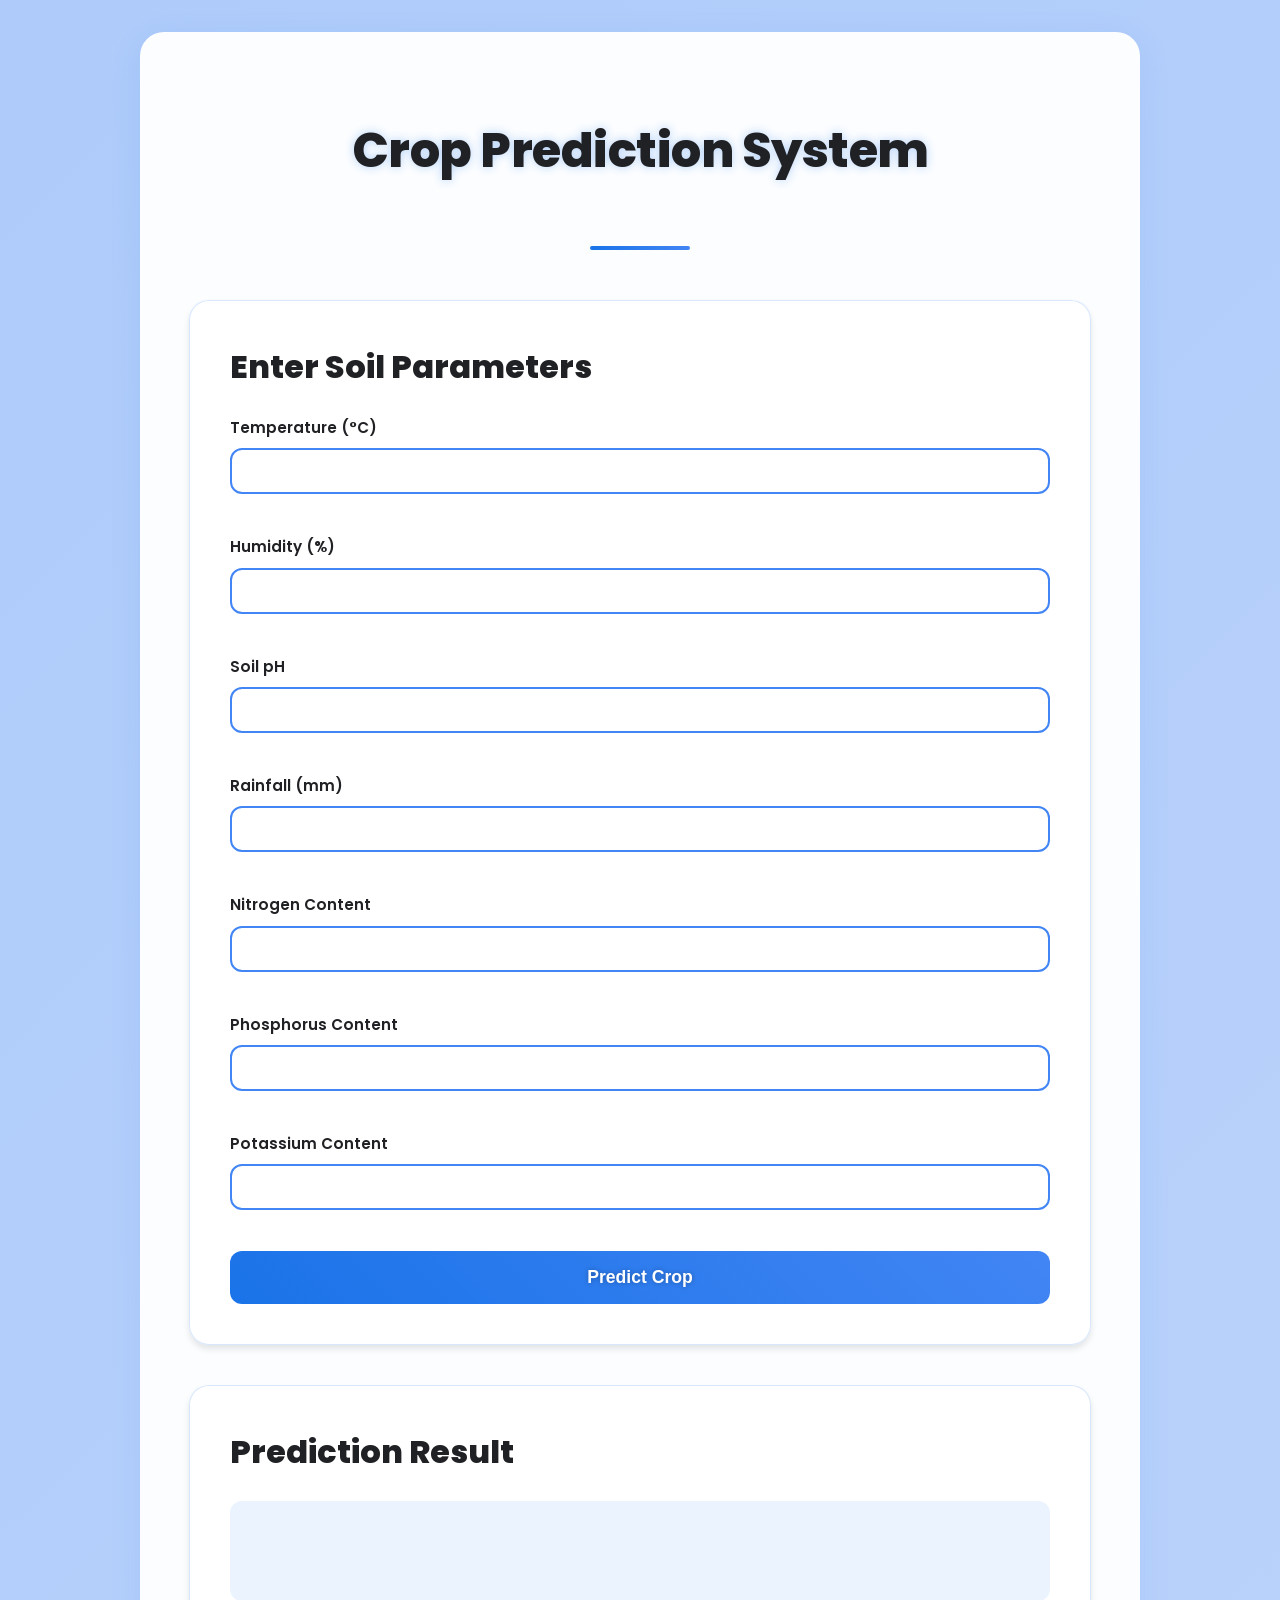
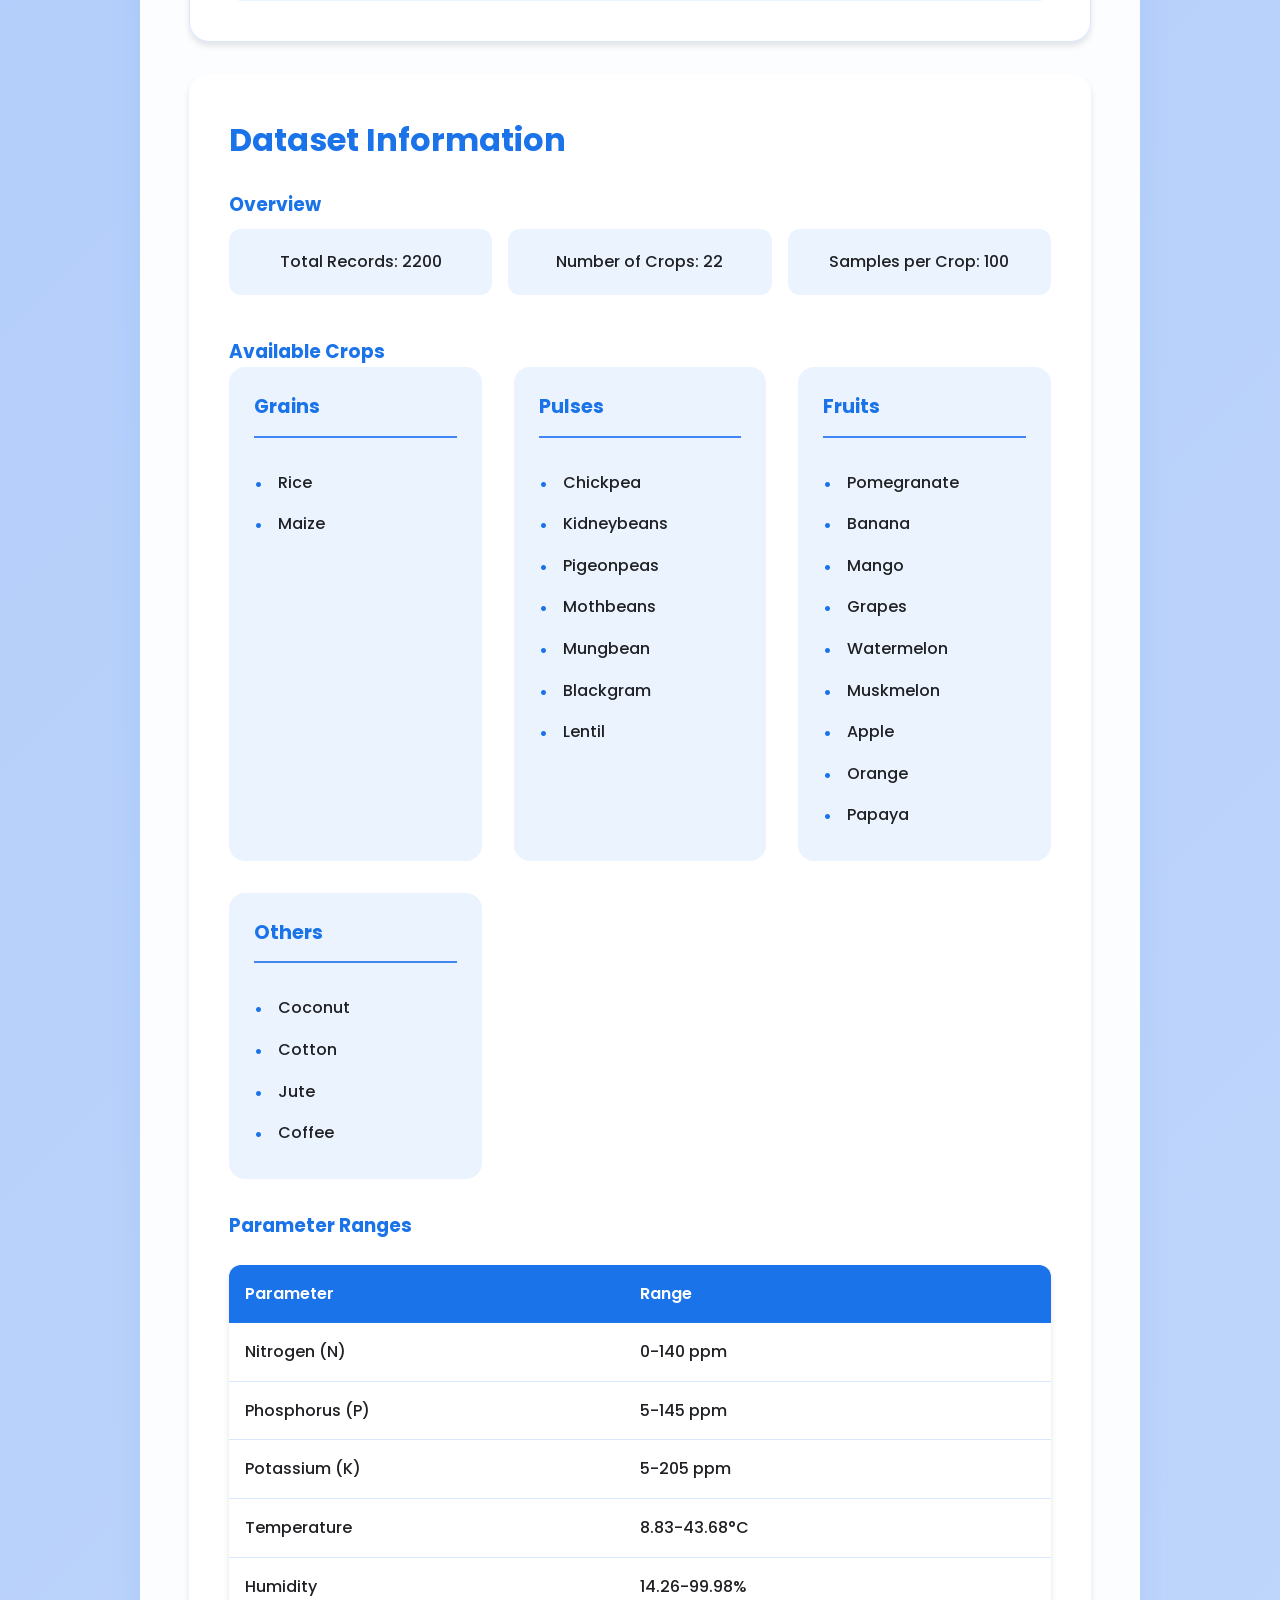
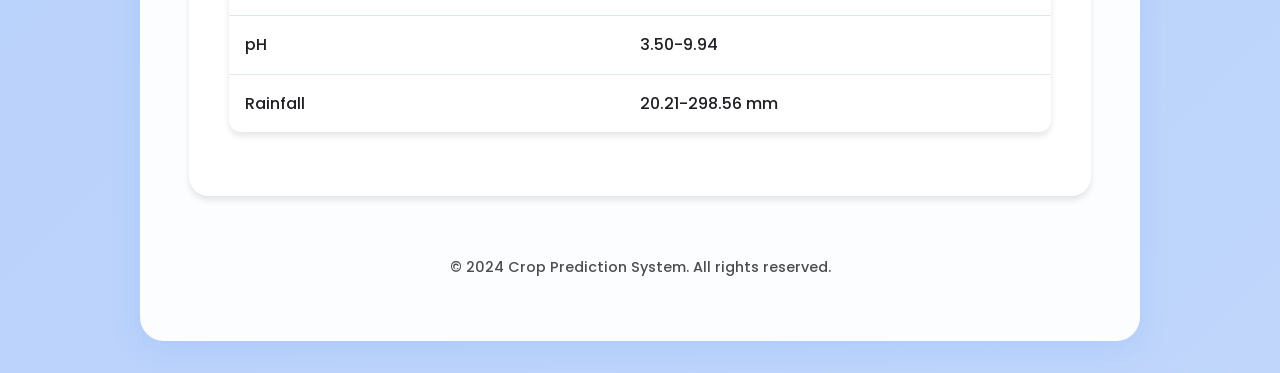
==== index.html @ 0bb0d855 "Ai project" ====
<!DOCTYPE html>
<html lang="en">
<head>
    <meta charset="UTF-8">
    <meta name="viewport" content="width=device-width, initial-scale=1.0">
    <meta name="description" content="Advanced Crop Prediction System using machine learning to recommend the best crops based on soil parameters and environmental conditions.">
    <title>Crop Prediction System</title>
    <link rel="preconnect" href="https://fonts.googleapis.com">
    <link rel="preconnect" href="https://fonts.gstatic.com" crossorigin>
    <link href="https://fonts.googleapis.com/css2?family=Poppins:wght@400;500;600;700;800&display=swap" rel="stylesheet">
    <link rel="stylesheet" href="styles.css">
</head>
<body>
    <div class="container">
        <header>
            <h1>Crop Prediction System</h1>
        </header>

        <main>
            <section class="prediction-form">
                <h2>Enter Soil Parameters</h2>
                <form id="fertilizer-form">
                    <div class="form-group">
                        <label for="temperature">Temperature (°C)</label>
                        <input type="number" id="temperature" required step="0.1">
                    </div>
                    <div class="form-group">
                        <label for="humidity">Humidity (%)</label>
                        <input type="number" id="humidity" required step="0.1">
                    </div>
                    <div class="form-group">
                        <label for="ph">Soil pH</label>
                        <input type="number" id="ph" required step="0.1">
                    </div>
                    <div class="form-group">
                        <label for="rainfall">Rainfall (mm)</label>
                        <input type="number" id="rainfall" required step="0.1">
                    </div>
                    <div class="form-group">
                        <label for="nitrogen">Nitrogen Content</label>
                        <input type="number" id="nitrogen" required step="0.1">
                    </div>
                    <div class="form-group">
                        <label for="phosphorus">Phosphorus Content</label>
                        <input type="number" id="phosphorus" required step="0.1">
                    </div>
                    <div class="form-group">
                        <label for="potassium">Potassium Content</label>
                        <input type="number" id="potassium" required step="0.1">
                    </div>
                    <button type="submit">Predict Crop</button>
                </form>
            </section>

            <section class="result-section">
                <h2>Prediction Result</h2>
                <div id="prediction-result"></div>
            </section>

            <section class="dataset-info">
                <h2>Dataset Information</h2>
                <div class="dataset-stats">
                    <h3>Overview</h3>
                    <ul>
                        <li>Total Records: 2200</li>
                        <li>Number of Crops: 22</li>
                        <li>Samples per Crop: 100</li>
                    </ul>
                </div>
                <div class="crop-types">
                    <h3>Available Crops</h3>
                    <div class="crop-categories">
                        <div class="category">
                            <h4>Grains</h4>
                            <ul>
                                <li>Rice</li>
                                <li>Maize</li>
                            </ul>
                        </div>
                        <div class="category">
                            <h4>Pulses</h4>
                            <ul>
                                <li>Chickpea</li>
                                <li>Kidneybeans</li>
                                <li>Pigeonpeas</li>
                                <li>Mothbeans</li>
                                <li>Mungbean</li>
                                <li>Blackgram</li>
                                <li>Lentil</li>
                            </ul>
                        </div>
                        <div class="category">
                            <h4>Fruits</h4>
                            <ul>
                                <li>Pomegranate</li>
                                <li>Banana</li>
                                <li>Mango</li>
                                <li>Grapes</li>
                                <li>Watermelon</li>
                                <li>Muskmelon</li>
                                <li>Apple</li>
                                <li>Orange</li>
                                <li>Papaya</li>
                            </ul>
                        </div>
                        <div class="category">
                            <h4>Others</h4>
                            <ul>
                                <li>Coconut</li>
                                <li>Cotton</li>
                                <li>Jute</li>
                                <li>Coffee</li>
                            </ul>
                        </div>
                    </div>
                </div>
                <div class="parameter-ranges">
                    <h3>Parameter Ranges</h3>
                    <table>
                        <tr>
                            <th>Parameter</th>
                            <th>Range</th>
                        </tr>
                        <tr>
                            <td>Nitrogen (N)</td>
                            <td>0-140 ppm</td>
                        </tr>
                        <tr>
                            <td>Phosphorus (P)</td>
                            <td>5-145 ppm</td>
                        </tr>
                        <tr>
                            <td>Potassium (K)</td>
                            <td>5-205 ppm</td>
                        </tr>
                        <tr>
                            <td>Temperature</td>
                            <td>8.83-43.68°C</td>
                        </tr>
                        <tr>
                            <td>Humidity</td>
                            <td>14.26-99.98%</td>
                        </tr>
                        <tr>
                            <td>pH</td>
                            <td>3.50-9.94</td>
                        </tr>
                        <tr>
                            <td>Rainfall</td>
                            <td>20.21-298.56 mm</td>
                        </tr>
                    </table>
                </div>
            </section>
        </main>

        <footer>
            <p>&copy; 2024 Crop Prediction System. All rights reserved.</p>
        </footer>
    </div>
    <script src="script.js"></script>
</body>
</html>
---- styles.css ----
:root {
    --primary-color: #1a73e8;  /* Google Blue */
    --secondary-color: #4285f4;  /* Lighter Blue */
    --accent-color: #fbbc04;  /* Warm Yellow */
    --background-color: #f8f9fa;  /* Light Gray Background */
    --text-color: #202124;  /* Dark Gray Text */
    --shadow: 0 4px 6px rgba(0, 0, 0, 0.1);
    --card-shadow: 0 8px 32px rgba(26, 115, 232, 0.1);
    --transition: all 0.3s ease;
}

* {
    margin: 0;
    padding: 0;
    box-sizing: border-box;
}

body {
    min-height: 100vh;
    margin: 0;
    padding: 0;
    font-family: 'Poppins', 'Segoe UI', Arial, sans-serif;
    background: linear-gradient(-45deg, #e8f0fe, #d2e3fc, #c6dafc, #aecbfa);
    background-size: 400% 400%;
    animation: gradientBG 15s ease infinite;
    line-height: 1.6;
    color: var(--text-color);
    overflow-x: hidden;
}

@keyframes gradientBG {
    0% {background-position: 0% 50%;}
    50% {background-position: 100% 50%;}
    100% {background-position: 0% 50%;}
}

.container {
    position: relative;
    z-index: 1;
    background: rgba(255,255,255,0.95);
    border-radius: 24px;
    box-shadow: var(--card-shadow);
    margin: 2rem auto;
    max-width: 1000px;
    padding: 2.5rem 3rem;
    color: var(--text-color);
    backdrop-filter: blur(10px);
    border: 1px solid rgba(255, 255, 255, 0.2);
    transform: translateY(0);
    transition: var(--transition);
}

.container:hover {
    transform: translateY(-5px);
    box-shadow: 0 12px 40px rgba(26, 115, 232, 0.15);
}

.container h1, .container h2, .container h3, .container h4 {
    color: var(--text-color);
    font-weight: 800;
}

.container p, .container li, .container td, .container th {
    color: var(--text-color);
    font-weight: 500;
}

header {
    text-align: center;
    margin-bottom: 50px;
    position: relative;
    padding: 40px 0;
}

header::after {
    content: '';
    position: absolute;
    bottom: 0;
    left: 50%;
    transform: translateX(-50%);
    width: 100px;
    height: 4px;
    background: linear-gradient(90deg, var(--primary-color), var(--secondary-color));
    border-radius: 2px;
}

h1 {
    font-size: 3rem;
    color: var(--primary-color);
    margin-bottom: 20px;
    text-shadow: 0 0 10px rgba(26, 115, 232, 0.3);
    position: relative;
    z-index: 2;
    font-weight: 800;
    letter-spacing: -0.5px;
}

h2 {
    font-size: 2rem;
    color: var(--primary-color);
    margin-bottom: 1.5rem;
    font-weight: 700;
}

.prediction-form {
    background: rgba(255, 255, 255, 0.9);
    padding: 40px;
    border-radius: 20px;
    box-shadow: var(--shadow);
    margin-bottom: 40px;
    backdrop-filter: blur(10px);
    border: 1px solid rgba(66, 133, 244, 0.2);
    transition: var(--transition);
}

.prediction-form:hover {
    box-shadow: 0 8px 32px rgba(26, 115, 232, 0.15);
}

.form-group {
    margin-bottom: 25px;
    position: relative;
}

label, .form-group label {
    color: var(--text-color) !important;
    font-weight: 600;
    opacity: 1 !important;
    display: block;
    margin-bottom: 8px;
    font-size: 0.95rem;
    transition: var(--transition);
}

input[type="number"], input[type="text"], input[type="email"], input[type="password"], input, textarea {
    background: #fff !important;
    color: var(--text-color) !important;
    border: 2px solid #4285f4 !important;
    border-radius: 12px;
    padding: 12px 16px;
    font-size: 1rem;
    box-shadow: none;
    outline: none;
    margin-bottom: 1em;
    transition: var(--transition);
    width: 100%;
}

input:focus, textarea:focus {
    border: 2px solid var(--primary-color) !important;
    background: #e8f0fe !important;
    box-shadow: 0 0 0 4px rgba(26, 115, 232, 0.1);
}

button {
    background: linear-gradient(45deg, var(--primary-color), var(--secondary-color));
    color: white;
    padding: 16px 32px;
    border: none;
    border-radius: 12px;
    cursor: pointer;
    font-size: 1.1rem;
    font-weight: 600;
    transition: var(--transition);
    width: 100%;
    text-shadow: 0 0 5px rgba(0, 0, 0, 0.3);
    position: relative;
    overflow: hidden;
}

button::before {
    content: '';
    position: absolute;
    top: 0;
    left: -100%;
    width: 100%;
    height: 100%;
    background: linear-gradient(90deg, transparent, rgba(255, 255, 255, 0.2), transparent);
    transition: 0.5s;
}

button:hover::before {
    left: 100%;
}

button:hover {
    transform: translateY(-2px);
    box-shadow: 0 8px 20px rgba(26, 115, 232, 0.4);
    background: linear-gradient(45deg, var(--secondary-color), var(--primary-color));
}

.result-section {
    background: rgba(255, 255, 255, 0.9);
    padding: 40px;
    border-radius: 20px;
    box-shadow: var(--shadow);
    backdrop-filter: blur(10px);
    border: 1px solid rgba(66, 133, 244, 0.2);
    transition: var(--transition);
}

.result-section:hover {
    box-shadow: 0 8px 32px rgba(26, 115, 232, 0.15);
}

#prediction-result {
    margin-top: 20px;
    padding: 25px;
    border-radius: 12px;
    background: rgba(66, 133, 244, 0.1);
    min-height: 100px;
    color: var(--text-color);
    transition: var(--transition);
    animation: fadeIn 0.5s ease-out;
}

@keyframes fadeIn {
    from {
        opacity: 0;
        transform: translateY(10px);
    }
    to {
        opacity: 1;
        transform: translateY(0);
    }
}

.dataset-info {
    background: rgba(255, 255, 255, 0.9);
    padding: 40px;
    border-radius: 20px;
    margin: 2rem 0;
    box-shadow: var(--shadow);
    color: var(--text-color);
    transition: var(--transition);
}

.dataset-info:hover {
    box-shadow: 0 8px 32px rgba(26, 115, 232, 0.15);
}

.dataset-info h2,
.dataset-info h3,
.dataset-info h4 {
    color: var(--primary-color) !important;
    font-weight: 700;
}

.dataset-stats {
    margin-bottom: 2rem;
}

.dataset-stats ul {
    list-style: none;
    padding: 0;
    display: grid;
    grid-template-columns: repeat(auto-fit, minmax(200px, 1fr));
    gap: 1rem;
}

.dataset-stats li {
    margin: 10px 0;
    padding: 20px;
    background: rgba(66, 133, 244, 0.1);
    border-radius: 12px;
    transition: var(--transition);
    text-align: center;
}

.dataset-stats li:hover {
    transform: translateY(-3px);
    box-shadow: 0 4px 12px rgba(26, 115, 232, 0.1);
}

.crop-types {
    margin: 2rem 0;
}

.crop-categories {
    display: grid;
    grid-template-columns: repeat(auto-fit, minmax(250px, 1fr));
    gap: 2rem;
}

.category {
    background: rgba(66, 133, 244, 0.1);
    padding: 25px;
    border-radius: 16px;
    transition: var(--transition);
}

.category:hover {
    transform: translateY(-3px);
    box-shadow: 0 8px 24px rgba(26, 115, 232, 0.15);
}

.category h4 {
    color: var(--primary-color);
    margin-bottom: 1.5rem;
    border-bottom: 2px solid var(--secondary-color);
    padding-bottom: 0.8rem;
    font-size: 1.2rem;
}

.category ul {
    list-style: none;
    padding: 0;
}

.category li {
    padding: 0.5rem 0;
    color: var(--text-color);
    transition: var(--transition);
    position: relative;
    padding-left: 1.5rem;
}

.category li::before {
    content: '•';
    color: var(--primary-color);
    position: absolute;
    left: 0;
    font-size: 1.2rem;
}

.parameter-ranges table {
    width: 100%;
    border-collapse: separate;
    border-spacing: 0;
    margin: 1.5rem 0;
    border-radius: 12px;
    overflow: hidden;
    box-shadow: var(--shadow);
}

.parameter-ranges th,
.parameter-ranges td {
    padding: 16px;
    text-align: left;
    border-bottom: 1px solid rgba(66, 133, 244, 0.2);
}

.parameter-ranges th {
    background: var(--primary-color);
    color: white;
    font-weight: 600;
}

.parameter-ranges tr:last-child td {
    border-bottom: none;
}

.parameter-ranges tr:hover td {
    background: rgba(66, 133, 244, 0.1);
}

footer {
    text-align: center;
    margin-top: 40px;
    padding: 20px;
    color: var(--text-color);
    font-size: 0.9rem;
    opacity: 0.8;
}

@media (max-width: 768px) {
    .container {
        margin: 1rem;
        padding: 1.5rem;
    }

    h1 {
        font-size: 2rem;
    }

    .prediction-form,
    .result-section,
    .dataset-info {
        padding: 20px;
    }

    .crop-categories {
        grid-template-columns: 1fr;
    }

    .parameter-ranges table {
        font-size: 0.9rem;
    }

    input[type="number"], 
    input[type="text"], 
    input[type="email"], 
    input[type="password"], 
    input, 
    textarea {
        padding: 10px 12px;
    }

    button {
        padding: 12px 24px;
    }
}
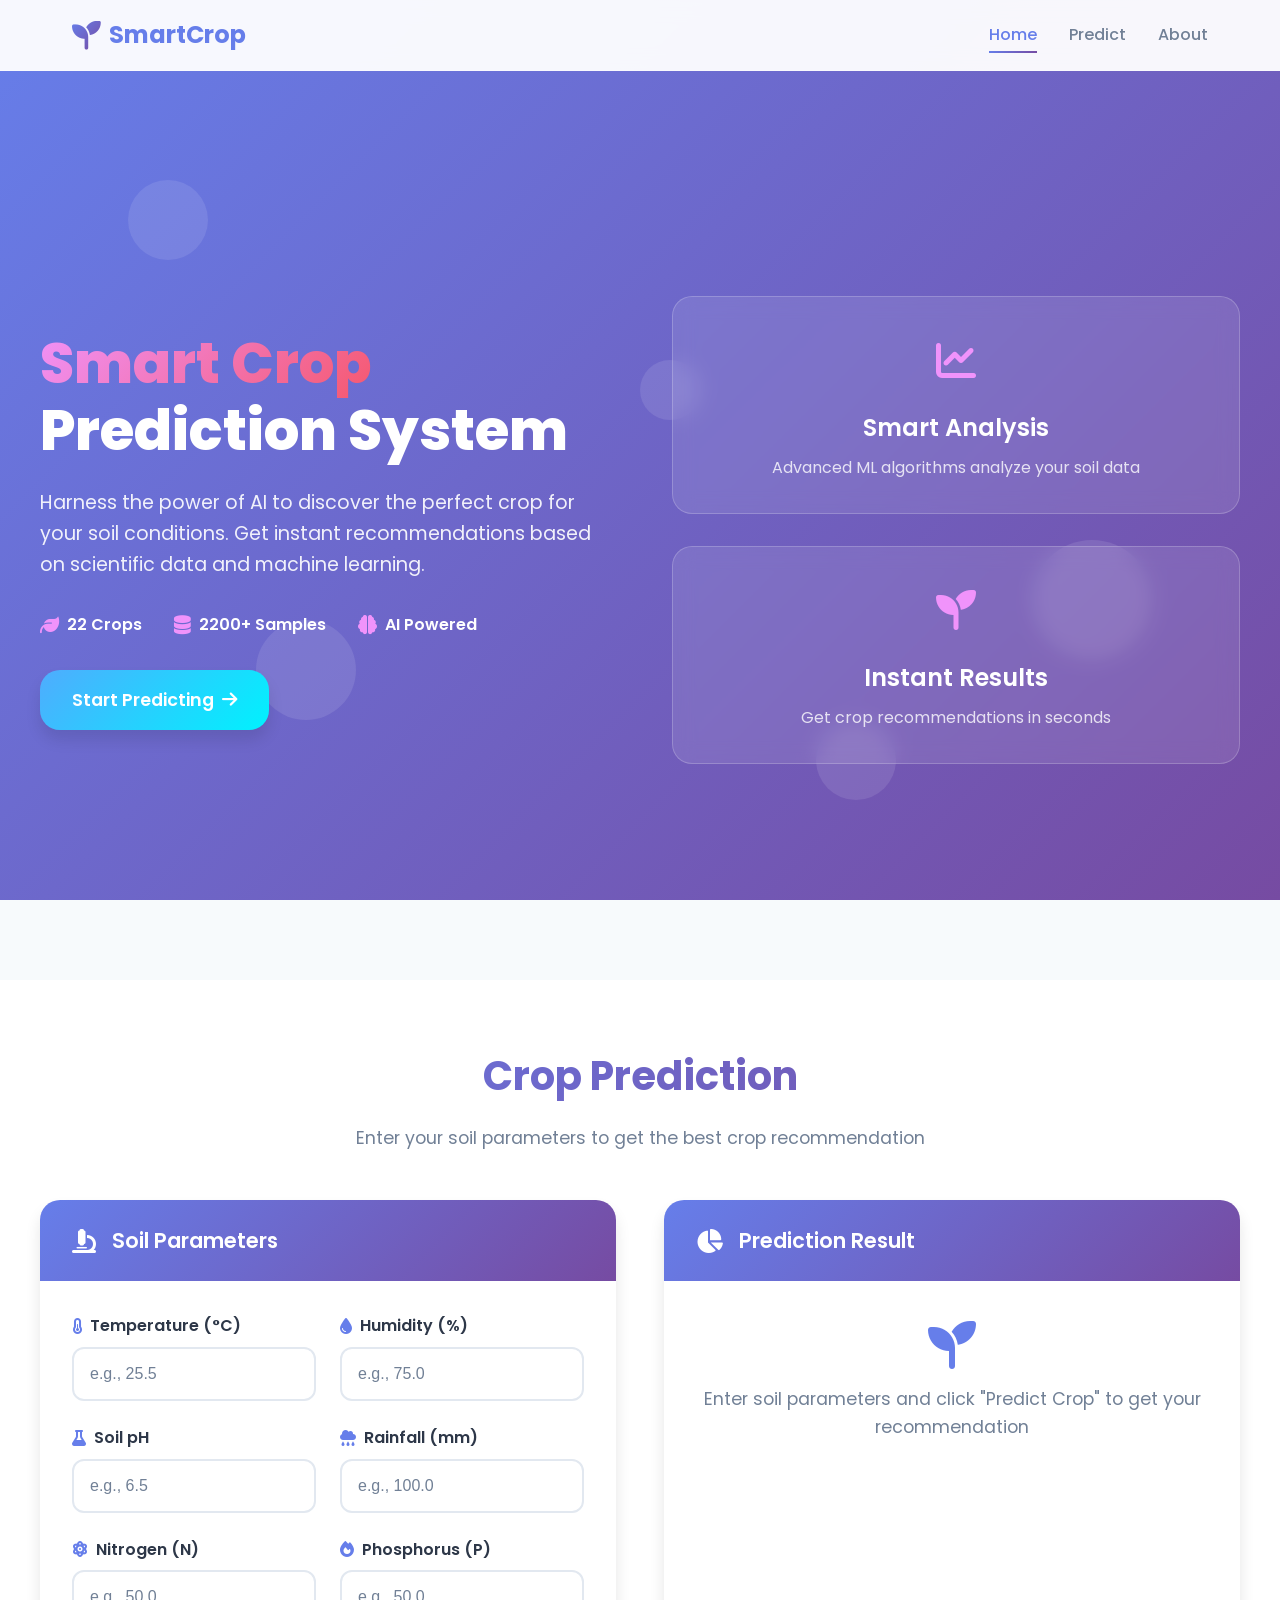
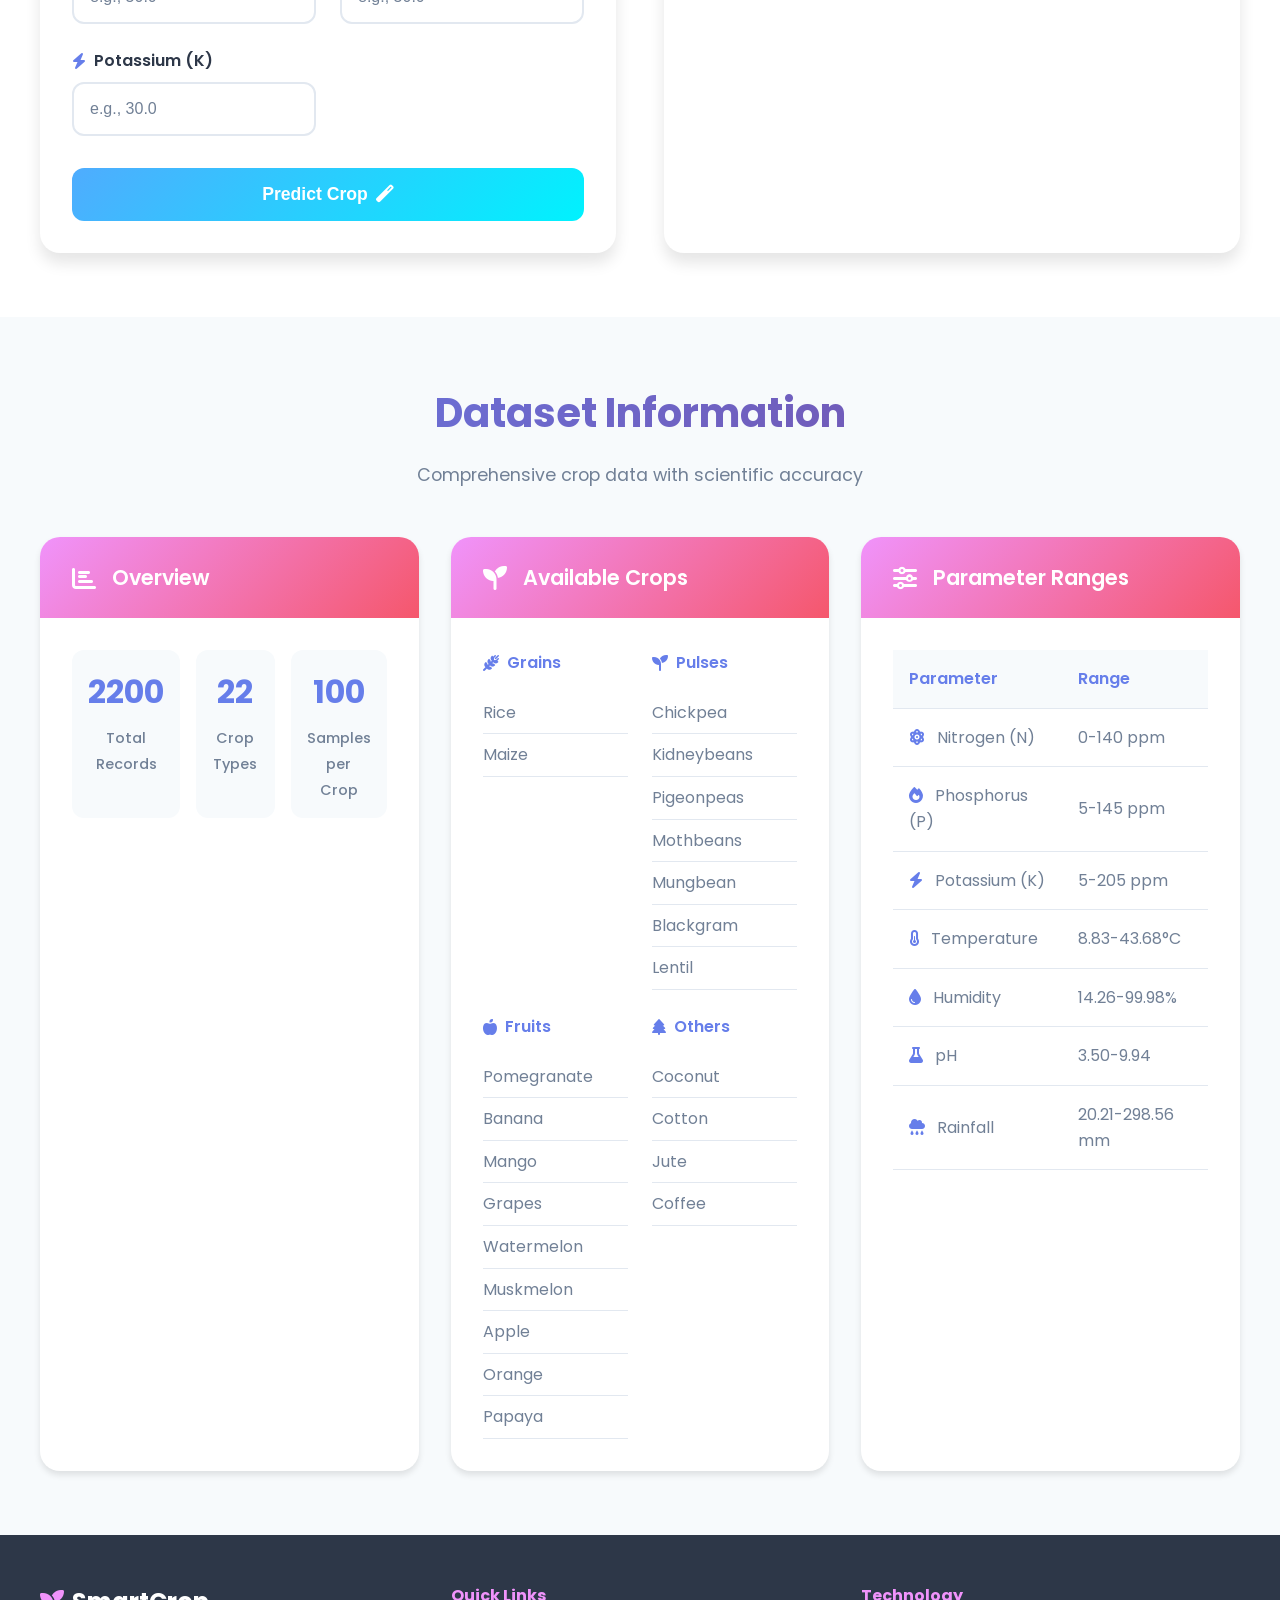
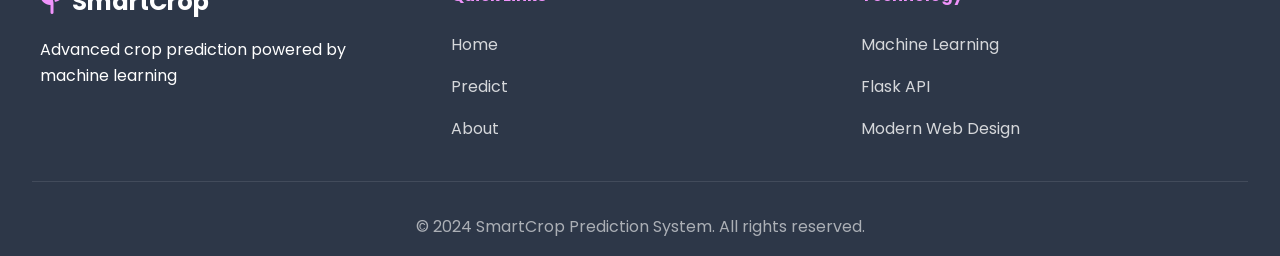
==== commit 0b170590: "Initial Commit" ====
--- a/index.html
+++ b/index.html
@@ -4,160 +4,363 @@
     <meta charset="UTF-8">
     <meta name="viewport" content="width=device-width, initial-scale=1.0">
     <meta name="description" content="Advanced Crop Prediction System using machine learning to recommend the best crops based on soil parameters and environmental conditions.">
-    <title>Crop Prediction System</title>
+    <title>🌱 Smart Crop Predictor</title>
+    <link rel="icon" type="image/x-icon" href="data:image/svg+xml,<svg xmlns='http://www.w3.org/2000/svg' viewBox='0 0 100 100'><text y='.9em' font-size='90'>🌱</text></svg>">
     <link rel="preconnect" href="https://fonts.googleapis.com">
     <link rel="preconnect" href="https://fonts.gstatic.com" crossorigin>
-    <link href="https://fonts.googleapis.com/css2?family=Poppins:wght@400;500;600;700;800&display=swap" rel="stylesheet">
+    <link href="https://fonts.googleapis.com/css2?family=Poppins:wght@300;400;500;600;700;800;900&display=swap" rel="stylesheet">
+    <link rel="stylesheet" href="https://cdnjs.cloudflare.com/ajax/libs/font-awesome/6.4.0/css/all.min.css">
     <link rel="stylesheet" href="styles.css">
 </head>
 <body>
-    <div class="container">
-        <header>
-            <h1>Crop Prediction System</h1>
-        </header>
-
-        <main>
-            <section class="prediction-form">
-                <h2>Enter Soil Parameters</h2>
-                <form id="fertilizer-form">
-                    <div class="form-group">
-                        <label for="temperature">Temperature (°C)</label>
-                        <input type="number" id="temperature" required step="0.1">
-                    </div>
-                    <div class="form-group">
-                        <label for="humidity">Humidity (%)</label>
-                        <input type="number" id="humidity" required step="0.1">
-                    </div>
-                    <div class="form-group">
-                        <label for="ph">Soil pH</label>
-                        <input type="number" id="ph" required step="0.1">
-                    </div>
-                    <div class="form-group">
-                        <label for="rainfall">Rainfall (mm)</label>
-                        <input type="number" id="rainfall" required step="0.1">
-                    </div>
-                    <div class="form-group">
-                        <label for="nitrogen">Nitrogen Content</label>
-                        <input type="number" id="nitrogen" required step="0.1">
-                    </div>
-                    <div class="form-group">
-                        <label for="phosphorus">Phosphorus Content</label>
-                        <input type="number" id="phosphorus" required step="0.1">
-                    </div>
-                    <div class="form-group">
-                        <label for="potassium">Potassium Content</label>
-                        <input type="number" id="potassium" required step="0.1">
-                    </div>
-                    <button type="submit">Predict Crop</button>
-                </form>
-            </section>
-
-            <section class="result-section">
-                <h2>Prediction Result</h2>
-                <div id="prediction-result"></div>
-            </section>
-
-            <section class="dataset-info">
+    <!-- Animated Background -->
+    <div class="animated-background">
+        <div class="floating-shapes">
+            <div class="shape shape-1"></div>
+            <div class="shape shape-2"></div>
+            <div class="shape shape-3"></div>
+            <div class="shape shape-4"></div>
+            <div class="shape shape-5"></div>
+        </div>
+    </div>
+
+    <!-- Navigation -->
+    <nav class="navbar">
+        <div class="nav-container">
+            <div class="nav-logo">
+                <i class="fas fa-seedling"></i>
+                <span>SmartCrop</span>
+            </div>
+            <div class="nav-links">
+                <a href="#home" class="nav-link active">Home</a>
+                <a href="#predict" class="nav-link">Predict</a>
+                <a href="#about" class="nav-link">About</a>
+            </div>
+        </div>
+    </nav>
+
+    <!-- Main Container -->
+    <div class="main-container">
+        <!-- Hero Section -->
+        <section id="home" class="hero-section">
+            <div class="hero-content">
+                <div class="hero-text">
+                    <h1 class="hero-title">
+                        <span class="gradient-text">Smart Crop</span>
+                        <br>Prediction System
+                    </h1>
+                    <p class="hero-subtitle">
+                        Harness the power of AI to discover the perfect crop for your soil conditions. 
+                        Get instant recommendations based on scientific data and machine learning.
+                    </p>
+                    <div class="hero-stats">
+                        <div class="stat-item">
+                            <i class="fas fa-leaf"></i>
+                            <span>22 Crops</span>
+                        </div>
+                        <div class="stat-item">
+                            <i class="fas fa-database"></i>
+                            <span>2200+ Samples</span>
+                        </div>
+                        <div class="stat-item">
+                            <i class="fas fa-brain"></i>
+                            <span>AI Powered</span>
+                        </div>
+                    </div>
+                    <a href="#predict" class="cta-button">
+                        <span>Start Predicting</span>
+                        <i class="fas fa-arrow-right"></i>
+                    </a>
+                </div>
+                <div class="hero-visual">
+                    <div class="floating-card">
+                        <div class="card-icon">
+                            <i class="fas fa-chart-line"></i>
+                        </div>
+                        <h3>Smart Analysis</h3>
+                        <p>Advanced ML algorithms analyze your soil data</p>
+                    </div>
+                    <div class="floating-card">
+                        <div class="card-icon">
+                            <i class="fas fa-seedling"></i>
+                        </div>
+                        <h3>Instant Results</h3>
+                        <p>Get crop recommendations in seconds</p>
+                    </div>
+                </div>
+            </div>
+        </section>
+
+        <!-- Prediction Section -->
+        <section id="predict" class="prediction-section">
+            <div class="section-header">
+                <h2>Crop Prediction</h2>
+                <p>Enter your soil parameters to get the best crop recommendation</p>
+            </div>
+            
+            <div class="prediction-container">
+                <div class="form-container">
+                    <div class="form-header">
+                        <i class="fas fa-microscope"></i>
+                        <h3>Soil Parameters</h3>
+                    </div>
+                    
+                    <form id="fertilizer-form" class="prediction-form">
+                        <div class="form-grid">
+                            <div class="form-group">
+                                <label for="temperature">
+                                    <i class="fas fa-thermometer-half"></i>
+                                    Temperature (°C)
+                                </label>
+                                <input type="number" id="temperature" required step="0.1" placeholder="e.g., 25.5">
+                                <div class="input-border"></div>
+                            </div>
+                            
+                            <div class="form-group">
+                                <label for="humidity">
+                                    <i class="fas fa-tint"></i>
+                                    Humidity (%)
+                                </label>
+                                <input type="number" id="humidity" required step="0.1" placeholder="e.g., 75.0">
+                                <div class="input-border"></div>
+                            </div>
+                            
+                            <div class="form-group">
+                                <label for="ph">
+                                    <i class="fas fa-flask"></i>
+                                    Soil pH
+                                </label>
+                                <input type="number" id="ph" required step="0.1" placeholder="e.g., 6.5">
+                                <div class="input-border"></div>
+                            </div>
+                            
+                            <div class="form-group">
+                                <label for="rainfall">
+                                    <i class="fas fa-cloud-rain"></i>
+                                    Rainfall (mm)
+                                </label>
+                                <input type="number" id="rainfall" required step="0.1" placeholder="e.g., 100.0">
+                                <div class="input-border"></div>
+                            </div>
+                            
+                            <div class="form-group">
+                                <label for="nitrogen">
+                                    <i class="fas fa-atom"></i>
+                                    Nitrogen (N)
+                                </label>
+                                <input type="number" id="nitrogen" required step="0.1" placeholder="e.g., 50.0">
+                                <div class="input-border"></div>
+                            </div>
+                            
+                            <div class="form-group">
+                                <label for="phosphorus">
+                                    <i class="fas fa-fire"></i>
+                                    Phosphorus (P)
+                                </label>
+                                <input type="number" id="phosphorus" required step="0.1" placeholder="e.g., 50.0">
+                                <div class="input-border"></div>
+                            </div>
+                            
+                            <div class="form-group">
+                                <label for="potassium">
+                                    <i class="fas fa-bolt"></i>
+                                    Potassium (K)
+                                </label>
+                                <input type="number" id="potassium" required step="0.1" placeholder="e.g., 30.0">
+                                <div class="input-border"></div>
+                            </div>
+                        </div>
+                        
+                        <button type="submit" class="predict-button">
+                            <span>Predict Crop</span>
+                            <i class="fas fa-magic"></i>
+                        </button>
+                    </form>
+                </div>
+                
+                <div class="result-container">
+                    <div class="result-header">
+                        <i class="fas fa-chart-pie"></i>
+                        <h3>Prediction Result</h3>
+                    </div>
+                    <div id="prediction-result" class="result-content">
+                        <div class="placeholder-result">
+                            <i class="fas fa-seedling"></i>
+                            <p>Enter soil parameters and click "Predict Crop" to get your recommendation</p>
+                        </div>
+                    </div>
+                </div>
+            </div>
+        </section>
+
+        <!-- Dataset Info Section -->
+        <section id="about" class="dataset-section">
+            <div class="section-header">
                 <h2>Dataset Information</h2>
-                <div class="dataset-stats">
-                    <h3>Overview</h3>
-                    <ul>
-                        <li>Total Records: 2200</li>
-                        <li>Number of Crops: 22</li>
-                        <li>Samples per Crop: 100</li>
-                    </ul>
-                </div>
-                <div class="crop-types">
-                    <h3>Available Crops</h3>
-                    <div class="crop-categories">
-                        <div class="category">
-                            <h4>Grains</h4>
-                            <ul>
-                                <li>Rice</li>
-                                <li>Maize</li>
-                            </ul>
-                        </div>
-                        <div class="category">
-                            <h4>Pulses</h4>
-                            <ul>
-                                <li>Chickpea</li>
-                                <li>Kidneybeans</li>
-                                <li>Pigeonpeas</li>
-                                <li>Mothbeans</li>
-                                <li>Mungbean</li>
-                                <li>Blackgram</li>
-                                <li>Lentil</li>
-                            </ul>
-                        </div>
-                        <div class="category">
-                            <h4>Fruits</h4>
-                            <ul>
-                                <li>Pomegranate</li>
-                                <li>Banana</li>
-                                <li>Mango</li>
-                                <li>Grapes</li>
-                                <li>Watermelon</li>
-                                <li>Muskmelon</li>
-                                <li>Apple</li>
-                                <li>Orange</li>
-                                <li>Papaya</li>
-                            </ul>
-                        </div>
-                        <div class="category">
-                            <h4>Others</h4>
-                            <ul>
-                                <li>Coconut</li>
-                                <li>Cotton</li>
-                                <li>Jute</li>
-                                <li>Coffee</li>
-                            </ul>
-                        </div>
-                    </div>
-                </div>
-                <div class="parameter-ranges">
-                    <h3>Parameter Ranges</h3>
-                    <table>
-                        <tr>
-                            <th>Parameter</th>
-                            <th>Range</th>
-                        </tr>
-                        <tr>
-                            <td>Nitrogen (N)</td>
-                            <td>0-140 ppm</td>
-                        </tr>
-                        <tr>
-                            <td>Phosphorus (P)</td>
-                            <td>5-145 ppm</td>
-                        </tr>
-                        <tr>
-                            <td>Potassium (K)</td>
-                            <td>5-205 ppm</td>
-                        </tr>
-                        <tr>
-                            <td>Temperature</td>
-                            <td>8.83-43.68°C</td>
-                        </tr>
-                        <tr>
-                            <td>Humidity</td>
-                            <td>14.26-99.98%</td>
-                        </tr>
-                        <tr>
-                            <td>pH</td>
-                            <td>3.50-9.94</td>
-                        </tr>
-                        <tr>
-                            <td>Rainfall</td>
-                            <td>20.21-298.56 mm</td>
-                        </tr>
-                    </table>
-                </div>
-            </section>
-        </main>
-
-        <footer>
-            <p>&copy; 2024 Crop Prediction System. All rights reserved.</p>
-        </footer>
+                <p>Comprehensive crop data with scientific accuracy</p>
+            </div>
+            
+            <div class="dataset-grid">
+                <div class="dataset-card">
+                    <div class="card-header">
+                        <i class="fas fa-chart-bar"></i>
+                        <h3>Overview</h3>
+                    </div>
+                    <div class="card-content">
+                        <div class="stat-grid">
+                            <div class="stat">
+                                <span class="stat-number">2200</span>
+                                <span class="stat-label">Total Records</span>
+                            </div>
+                            <div class="stat">
+                                <span class="stat-number">22</span>
+                                <span class="stat-label">Crop Types</span>
+                            </div>
+                            <div class="stat">
+                                <span class="stat-number">100</span>
+                                <span class="stat-label">Samples per Crop</span>
+                            </div>
+                        </div>
+                    </div>
+                </div>
+                
+                <div class="dataset-card">
+                    <div class="card-header">
+                        <i class="fas fa-seedling"></i>
+                        <h3>Available Crops</h3>
+                    </div>
+                    <div class="card-content">
+                        <div class="crop-categories">
+                            <div class="category">
+                                <h4><i class="fas fa-wheat-awn"></i> Grains</h4>
+                                <ul>
+                                    <li>Rice</li>
+                                    <li>Maize</li>
+                                </ul>
+                            </div>
+                            <div class="category">
+                                <h4><i class="fas fa-seedling"></i> Pulses</h4>
+                                <ul>
+                                    <li>Chickpea</li>
+                                    <li>Kidneybeans</li>
+                                    <li>Pigeonpeas</li>
+                                    <li>Mothbeans</li>
+                                    <li>Mungbean</li>
+                                    <li>Blackgram</li>
+                                    <li>Lentil</li>
+                                </ul>
+                            </div>
+                            <div class="category">
+                                <h4><i class="fas fa-apple-alt"></i> Fruits</h4>
+                                <ul>
+                                    <li>Pomegranate</li>
+                                    <li>Banana</li>
+                                    <li>Mango</li>
+                                    <li>Grapes</li>
+                                    <li>Watermelon</li>
+                                    <li>Muskmelon</li>
+                                    <li>Apple</li>
+                                    <li>Orange</li>
+                                    <li>Papaya</li>
+                                </ul>
+                            </div>
+                            <div class="category">
+                                <h4><i class="fas fa-tree"></i> Others</h4>
+                                <ul>
+                                    <li>Coconut</li>
+                                    <li>Cotton</li>
+                                    <li>Jute</li>
+                                    <li>Coffee</li>
+                                </ul>
+                            </div>
+                        </div>
+                    </div>
+                </div>
+                
+                <div class="dataset-card">
+                    <div class="card-header">
+                        <i class="fas fa-sliders-h"></i>
+                        <h3>Parameter Ranges</h3>
+                    </div>
+                    <div class="card-content">
+                        <div class="parameter-table">
+                            <table>
+                                <thead>
+                                    <tr>
+                                        <th>Parameter</th>
+                                        <th>Range</th>
+                                    </tr>
+                                </thead>
+                                <tbody>
+                                    <tr>
+                                        <td><i class="fas fa-atom"></i> Nitrogen (N)</td>
+                                        <td>0-140 ppm</td>
+                                    </tr>
+                                    <tr>
+                                        <td><i class="fas fa-fire"></i> Phosphorus (P)</td>
+                                        <td>5-145 ppm</td>
+                                    </tr>
+                                    <tr>
+                                        <td><i class="fas fa-bolt"></i> Potassium (K)</td>
+                                        <td>5-205 ppm</td>
+                                    </tr>
+                                    <tr>
+                                        <td><i class="fas fa-thermometer-half"></i> Temperature</td>
+                                        <td>8.83-43.68°C</td>
+                                    </tr>
+                                    <tr>
+                                        <td><i class="fas fa-tint"></i> Humidity</td>
+                                        <td>14.26-99.98%</td>
+                                    </tr>
+                                    <tr>
+                                        <td><i class="fas fa-flask"></i> pH</td>
+                                        <td>3.50-9.94</td>
+                                    </tr>
+                                    <tr>
+                                        <td><i class="fas fa-cloud-rain"></i> Rainfall</td>
+                                        <td>20.21-298.56 mm</td>
+                                    </tr>
+                                </tbody>
+                            </table>
+                        </div>
+                    </div>
+                </div>
+            </div>
+        </section>
     </div>
+
+    <!-- Footer -->
+    <footer class="footer">
+        <div class="footer-content">
+            <div class="footer-section">
+                <div class="footer-logo">
+                    <i class="fas fa-seedling"></i>
+                    <span>SmartCrop</span>
+                </div>
+                <p>Advanced crop prediction powered by machine learning</p>
+            </div>
+            <div class="footer-section">
+                <h4>Quick Links</h4>
+                <ul>
+                    <li><a href="#home">Home</a></li>
+                    <li><a href="#predict">Predict</a></li>
+                    <li><a href="#about">About</a></li>
+                </ul>
+            </div>
+            <div class="footer-section">
+                <h4>Technology</h4>
+                <ul>
+                    <li>Machine Learning</li>
+                    <li>Flask API</li>
+                    <li>Modern Web Design</li>
+                </ul>
+            </div>
+        </div>
+        <div class="footer-bottom">
+            <p>&copy; 2024 SmartCrop Prediction System. All rights reserved.</p>
+        </div>
+    </footer>
+
     <script src="script.js"></script>
 </body>
 </html> 
--- a/styles.css
+++ b/styles.css
@@ -1,12 +1,27 @@
+/* Modern CSS Reset and Variables */
 :root {
-    --primary-color: #1a73e8;  /* Google Blue */
-    --secondary-color: #4285f4;  /* Lighter Blue */
-    --accent-color: #fbbc04;  /* Warm Yellow */
-    --background-color: #f8f9fa;  /* Light Gray Background */
-    --text-color: #202124;  /* Dark Gray Text */
-    --shadow: 0 4px 6px rgba(0, 0, 0, 0.1);
-    --card-shadow: 0 8px 32px rgba(26, 115, 232, 0.1);
-    --transition: all 0.3s ease;
+    --primary-color: #667eea;
+    --secondary-color: #764ba2;
+    --accent-color: #f093fb;
+    --success-color: #4facfe;
+    --warning-color: #f093fb;
+    --error-color: #ff6b6b;
+    --text-primary: #2d3748;
+    --text-secondary: #718096;
+    --background-primary: #f7fafc;
+    --background-secondary: #ffffff;
+    --border-color: #e2e8f0;
+    --shadow-sm: 0 1px 3px rgba(0, 0, 0, 0.12);
+    --shadow-md: 0 4px 6px rgba(0, 0, 0, 0.1);
+    --shadow-lg: 0 10px 15px rgba(0, 0, 0, 0.1);
+    --shadow-xl: 0 20px 25px rgba(0, 0, 0, 0.15);
+    --gradient-primary: linear-gradient(135deg, #667eea 0%, #764ba2 100%);
+    --gradient-secondary: linear-gradient(135deg, #f093fb 0%, #f5576c 100%);
+    --gradient-success: linear-gradient(135deg, #4facfe 0%, #00f2fe 100%);
+    --border-radius: 12px;
+    --border-radius-lg: 20px;
+    --transition: all 0.3s cubic-bezier(0.4, 0, 0.2, 1);
+    --font-family: 'Poppins', -apple-system, BlinkMacSystemFont, 'Segoe UI', Roboto, sans-serif;
 }
 
 * {
@@ -15,209 +30,739 @@
     box-sizing: border-box;
 }
 
+html {
+    scroll-behavior: smooth;
+}
+
 body {
+    font-family: var(--font-family);
+    background: var(--background-primary);
+    color: var(--text-primary);
+    line-height: 1.6;
+    overflow-x: hidden;
+}
+
+/* Animated Background */
+.animated-background {
+    position: fixed;
+    top: 0;
+    left: 0;
+    width: 100%;
+    height: 100%;
+    z-index: -1;
+    background: linear-gradient(135deg, #667eea 0%, #764ba2 100%);
+    overflow: hidden;
+}
+
+.floating-shapes {
+    position: absolute;
+    width: 100%;
+    height: 100%;
+}
+
+.shape {
+    position: absolute;
+    border-radius: 50%;
+    background: rgba(255, 255, 255, 0.1);
+    animation: float 6s ease-in-out infinite;
+}
+
+.shape-1 {
+    width: 80px;
+    height: 80px;
+    top: 20%;
+    left: 10%;
+    animation-delay: 0s;
+}
+
+.shape-2 {
+    width: 120px;
+    height: 120px;
+    top: 60%;
+    right: 10%;
+    animation-delay: 2s;
+}
+
+.shape-3 {
+    width: 60px;
+    height: 60px;
+    top: 40%;
+    left: 50%;
+    animation-delay: 4s;
+}
+
+.shape-4 {
+    width: 100px;
+    height: 100px;
+    bottom: 20%;
+    left: 20%;
+    animation-delay: 1s;
+}
+
+.shape-5 {
+    width: 80px;
+    height: 80px;
+    top: 80%;
+    right: 30%;
+    animation-delay: 3s;
+}
+
+@keyframes float {
+    0%, 100% {
+        transform: translateY(0px) rotate(0deg);
+        opacity: 0.7;
+    }
+    50% {
+        transform: translateY(-20px) rotate(180deg);
+        opacity: 1;
+    }
+}
+
+/* Navigation */
+.navbar {
+    position: fixed;
+    top: 0;
+    left: 0;
+    right: 0;
+    z-index: 1000;
+    background: rgba(255, 255, 255, 0.95);
+    backdrop-filter: blur(10px);
+    border-bottom: 1px solid rgba(255, 255, 255, 0.2);
+    transition: var(--transition);
+}
+
+.nav-container {
+    max-width: 1200px;
+    margin: 0 auto;
+    padding: 1rem 2rem;
+    display: flex;
+    justify-content: space-between;
+    align-items: center;
+}
+
+.nav-logo {
+    display: flex;
+    align-items: center;
+    gap: 0.5rem;
+    font-size: 1.5rem;
+    font-weight: 700;
+    color: var(--primary-color);
+}
+
+.nav-logo i {
+    font-size: 1.8rem;
+    background: var(--gradient-primary);
+    -webkit-background-clip: text;
+    -webkit-text-fill-color: transparent;
+    background-clip: text;
+}
+
+.nav-links {
+    display: flex;
+    gap: 2rem;
+}
+
+.nav-link {
+    text-decoration: none;
+    color: var(--text-secondary);
+    font-weight: 500;
+    transition: var(--transition);
+    position: relative;
+}
+
+.nav-link:hover,
+.nav-link.active {
+    color: var(--primary-color);
+}
+
+.nav-link::after {
+    content: '';
+    position: absolute;
+    bottom: -5px;
+    left: 0;
+    width: 0;
+    height: 2px;
+    background: var(--gradient-primary);
+    transition: var(--transition);
+}
+
+.nav-link:hover::after,
+.nav-link.active::after {
+    width: 100%;
+}
+
+/* Main Container */
+.main-container {
+    margin-top: 80px;
+    min-height: calc(100vh - 80px);
+}
+
+/* Hero Section */
+.hero-section {
+    padding: 4rem 2rem;
     min-height: 100vh;
-    margin: 0;
-    padding: 0;
-    font-family: 'Poppins', 'Segoe UI', Arial, sans-serif;
-    background: linear-gradient(-45deg, #e8f0fe, #d2e3fc, #c6dafc, #aecbfa);
-    background-size: 400% 400%;
-    animation: gradientBG 15s ease infinite;
+    display: flex;
+    align-items: center;
+    justify-content: center;
+    position: relative;
+}
+
+.hero-content {
+    max-width: 1200px;
+    width: 100%;
+    display: grid;
+    grid-template-columns: 1fr 1fr;
+    gap: 4rem;
+    align-items: center;
+}
+
+.hero-text {
+    color: white;
+}
+
+.hero-title {
+    font-size: 3.5rem;
+    font-weight: 800;
+    line-height: 1.2;
+    margin-bottom: 1.5rem;
+}
+
+.gradient-text {
+    background: linear-gradient(135deg, #f093fb 0%, #f5576c 100%);
+    -webkit-background-clip: text;
+    -webkit-text-fill-color: transparent;
+    background-clip: text;
+}
+
+.hero-subtitle {
+    font-size: 1.2rem;
+    margin-bottom: 2rem;
+    opacity: 0.9;
     line-height: 1.6;
-    color: var(--text-color);
-    overflow-x: hidden;
-}
-
-@keyframes gradientBG {
-    0% {background-position: 0% 50%;}
-    50% {background-position: 100% 50%;}
-    100% {background-position: 0% 50%;}
-}
-
-.container {
-    position: relative;
-    z-index: 1;
-    background: rgba(255,255,255,0.95);
-    border-radius: 24px;
-    box-shadow: var(--card-shadow);
-    margin: 2rem auto;
-    max-width: 1000px;
-    padding: 2.5rem 3rem;
-    color: var(--text-color);
+}
+
+.hero-stats {
+    display: flex;
+    gap: 2rem;
+    margin-bottom: 2rem;
+}
+
+.stat-item {
+    display: flex;
+    align-items: center;
+    gap: 0.5rem;
+    font-weight: 600;
+}
+
+.stat-item i {
+    font-size: 1.2rem;
+    color: var(--accent-color);
+}
+
+.cta-button {
+    display: inline-flex;
+    align-items: center;
+    gap: 0.5rem;
+    padding: 1rem 2rem;
+    background: var(--gradient-success);
+    color: white;
+    text-decoration: none;
+    border-radius: var(--border-radius-lg);
+    font-weight: 600;
+    font-size: 1.1rem;
+    transition: var(--transition);
+    box-shadow: var(--shadow-lg);
+}
+
+.cta-button:hover {
+    transform: translateY(-2px);
+    box-shadow: var(--shadow-xl);
+}
+
+.hero-visual {
+    display: flex;
+    flex-direction: column;
+    gap: 2rem;
+}
+
+.floating-card {
+    background: rgba(255, 255, 255, 0.1);
     backdrop-filter: blur(10px);
     border: 1px solid rgba(255, 255, 255, 0.2);
-    transform: translateY(0);
-    transition: var(--transition);
-}
-
-.container:hover {
+    border-radius: var(--border-radius-lg);
+    padding: 2rem;
+    text-align: center;
+    color: white;
+    transition: var(--transition);
+    animation: float 4s ease-in-out infinite;
+}
+
+.floating-card:nth-child(2) {
+    animation-delay: 2s;
+}
+
+.floating-card:hover {
     transform: translateY(-5px);
-    box-shadow: 0 12px 40px rgba(26, 115, 232, 0.15);
-}
-
-.container h1, .container h2, .container h3, .container h4 {
-    color: var(--text-color);
-    font-weight: 800;
-}
-
-.container p, .container li, .container td, .container th {
-    color: var(--text-color);
-    font-weight: 500;
-}
-
-header {
+    background: rgba(255, 255, 255, 0.15);
+}
+
+.card-icon {
+    font-size: 2.5rem;
+    margin-bottom: 1rem;
+    color: var(--accent-color);
+}
+
+.floating-card h3 {
+    font-size: 1.5rem;
+    margin-bottom: 0.5rem;
+    font-weight: 600;
+}
+
+.floating-card p {
+    opacity: 0.8;
+}
+
+/* Section Headers */
+.section-header {
     text-align: center;
-    margin-bottom: 50px;
+    margin-bottom: 3rem;
+}
+
+.section-header h2 {
+    font-size: 2.5rem;
+    font-weight: 700;
+    margin-bottom: 1rem;
+    background: var(--gradient-primary);
+    -webkit-background-clip: text;
+    -webkit-text-fill-color: transparent;
+    background-clip: text;
+}
+
+.section-header p {
+    font-size: 1.1rem;
+    color: var(--text-secondary);
+    max-width: 600px;
+    margin: 0 auto;
+}
+
+/* Prediction Section */
+.prediction-section {
+    padding: 4rem 2rem;
+    background: var(--background-secondary);
+}
+
+.prediction-container {
+    max-width: 1200px;
+    margin: 0 auto;
+    display: grid;
+    grid-template-columns: 1fr 1fr;
+    gap: 3rem;
+}
+
+.form-container,
+.result-container {
+    background: white;
+    border-radius: var(--border-radius-lg);
+    box-shadow: var(--shadow-lg);
+    overflow: hidden;
+    transition: var(--transition);
+}
+
+.form-container:hover,
+.result-container:hover {
+    transform: translateY(-5px);
+    box-shadow: var(--shadow-xl);
+}
+
+.form-header,
+.result-header {
+    background: var(--gradient-primary);
+    color: white;
+    padding: 1.5rem 2rem;
+    display: flex;
+    align-items: center;
+    gap: 1rem;
+}
+
+.form-header i,
+.result-header i {
+    font-size: 1.5rem;
+}
+
+.form-header h3,
+.result-header h3 {
+    font-size: 1.3rem;
+    font-weight: 600;
+}
+
+.prediction-form {
+    padding: 2rem;
+}
+
+.form-grid {
+    display: grid;
+    grid-template-columns: 1fr 1fr;
+    gap: 1.5rem;
+    margin-bottom: 2rem;
+}
+
+.form-group {
     position: relative;
-    padding: 40px 0;
-}
-
-header::after {
-    content: '';
+}
+
+.form-group label {
+    display: flex;
+    align-items: center;
+    gap: 0.5rem;
+    font-weight: 600;
+    color: var(--text-primary);
+    margin-bottom: 0.5rem;
+}
+
+.form-group label i {
+    color: var(--primary-color);
+}
+
+.form-group input {
+    width: 100%;
+    padding: 1rem;
+    border: 2px solid var(--border-color);
+    border-radius: var(--border-radius);
+    font-size: 1rem;
+    transition: var(--transition);
+    background: white;
+}
+
+.form-group input:focus {
+    outline: none;
+    border-color: var(--primary-color);
+    box-shadow: 0 0 0 3px rgba(102, 126, 234, 0.1);
+}
+
+.form-group input::placeholder {
+    color: var(--text-secondary);
+}
+
+.input-border {
     position: absolute;
     bottom: 0;
-    left: 50%;
-    transform: translateX(-50%);
-    width: 100px;
-    height: 4px;
-    background: linear-gradient(90deg, var(--primary-color), var(--secondary-color));
-    border-radius: 2px;
-}
-
-h1 {
-    font-size: 3rem;
-    color: var(--primary-color);
-    margin-bottom: 20px;
-    text-shadow: 0 0 10px rgba(26, 115, 232, 0.3);
-    position: relative;
-    z-index: 2;
-    font-weight: 800;
-    letter-spacing: -0.5px;
-}
-
-h2 {
-    font-size: 2rem;
-    color: var(--primary-color);
-    margin-bottom: 1.5rem;
-    font-weight: 700;
-}
-
-.prediction-form {
-    background: rgba(255, 255, 255, 0.9);
-    padding: 40px;
-    border-radius: 20px;
-    box-shadow: var(--shadow);
-    margin-bottom: 40px;
-    backdrop-filter: blur(10px);
-    border: 1px solid rgba(66, 133, 244, 0.2);
-    transition: var(--transition);
-}
-
-.prediction-form:hover {
-    box-shadow: 0 8px 32px rgba(26, 115, 232, 0.15);
-}
-
-.form-group {
-    margin-bottom: 25px;
-    position: relative;
-}
-
-label, .form-group label {
-    color: var(--text-color) !important;
-    font-weight: 600;
-    opacity: 1 !important;
-    display: block;
-    margin-bottom: 8px;
-    font-size: 0.95rem;
-    transition: var(--transition);
-}
-
-input[type="number"], input[type="text"], input[type="email"], input[type="password"], input, textarea {
-    background: #fff !important;
-    color: var(--text-color) !important;
-    border: 2px solid #4285f4 !important;
-    border-radius: 12px;
-    padding: 12px 16px;
-    font-size: 1rem;
-    box-shadow: none;
-    outline: none;
-    margin-bottom: 1em;
-    transition: var(--transition);
+    left: 0;
+    width: 0;
+    height: 2px;
+    background: var(--gradient-primary);
+    transition: var(--transition);
+}
+
+.form-group input:focus + .input-border {
     width: 100%;
 }
 
-input:focus, textarea:focus {
-    border: 2px solid var(--primary-color) !important;
-    background: #e8f0fe !important;
-    box-shadow: 0 0 0 4px rgba(26, 115, 232, 0.1);
-}
-
-button {
-    background: linear-gradient(45deg, var(--primary-color), var(--secondary-color));
+.predict-button {
+    width: 100%;
+    padding: 1rem 2rem;
+    background: var(--gradient-success);
     color: white;
-    padding: 16px 32px;
     border: none;
-    border-radius: 12px;
-    cursor: pointer;
+    border-radius: var(--border-radius);
     font-size: 1.1rem;
     font-weight: 600;
-    transition: var(--transition);
+    cursor: pointer;
+    transition: var(--transition);
+    display: flex;
+    align-items: center;
+    justify-content: center;
+    gap: 0.5rem;
+}
+
+.predict-button:hover {
+    transform: translateY(-2px);
+    box-shadow: var(--shadow-lg);
+}
+
+.result-content {
+    padding: 2rem;
+    min-height: 200px;
+    display: flex;
+    align-items: center;
+    justify-content: center;
+}
+
+.placeholder-result {
+    text-align: center;
+    color: var(--text-secondary);
+}
+
+.placeholder-result i {
+    font-size: 3rem;
+    margin-bottom: 1rem;
+    color: var(--primary-color);
+}
+
+.placeholder-result p {
+    font-size: 1.1rem;
+}
+
+/* Dataset Section */
+.dataset-section {
+    padding: 4rem 2rem;
+    background: var(--background-primary);
+}
+
+.dataset-grid {
+    max-width: 1200px;
+    margin: 0 auto;
+    display: grid;
+    grid-template-columns: repeat(auto-fit, minmax(350px, 1fr));
+    gap: 2rem;
+}
+
+.dataset-card {
+    background: white;
+    border-radius: var(--border-radius-lg);
+    box-shadow: var(--shadow-md);
+    overflow: hidden;
+    transition: var(--transition);
+}
+
+.dataset-card:hover {
+    transform: translateY(-5px);
+    box-shadow: var(--shadow-lg);
+}
+
+.card-header {
+    background: var(--gradient-secondary);
+    color: white;
+    padding: 1.5rem 2rem;
+    display: flex;
+    align-items: center;
+    gap: 1rem;
+}
+
+.card-header i {
+    font-size: 1.5rem;
+}
+
+.card-header h3 {
+    font-size: 1.3rem;
+    font-weight: 600;
+}
+
+.card-content {
+    padding: 2rem;
+}
+
+.stat-grid {
+    display: grid;
+    grid-template-columns: repeat(3, 1fr);
+    gap: 1rem;
+}
+
+.stat {
+    text-align: center;
+    padding: 1rem;
+    background: var(--background-primary);
+    border-radius: var(--border-radius);
+}
+
+.stat-number {
+    display: block;
+    font-size: 2rem;
+    font-weight: 700;
+    color: var(--primary-color);
+    margin-bottom: 0.5rem;
+}
+
+.stat-label {
+    font-size: 0.9rem;
+    color: var(--text-secondary);
+    font-weight: 500;
+}
+
+.crop-categories {
+    display: grid;
+    grid-template-columns: 1fr 1fr;
+    gap: 1.5rem;
+}
+
+.category h4 {
+    display: flex;
+    align-items: center;
+    gap: 0.5rem;
+    color: var(--primary-color);
+    margin-bottom: 1rem;
+    font-weight: 600;
+}
+
+.category ul {
+    list-style: none;
+}
+
+.category li {
+    padding: 0.5rem 0;
+    border-bottom: 1px solid var(--border-color);
+    color: var(--text-secondary);
+    transition: var(--transition);
+}
+
+.category li:hover {
+    color: var(--primary-color);
+    padding-left: 0.5rem;
+}
+
+.parameter-table {
+    overflow-x: auto;
+}
+
+.parameter-table table {
     width: 100%;
-    text-shadow: 0 0 5px rgba(0, 0, 0, 0.3);
-    position: relative;
-    overflow: hidden;
-}
-
-button::before {
-    content: '';
-    position: absolute;
-    top: 0;
-    left: -100%;
-    width: 100%;
-    height: 100%;
-    background: linear-gradient(90deg, transparent, rgba(255, 255, 255, 0.2), transparent);
-    transition: 0.5s;
-}
-
-button:hover::before {
-    left: 100%;
-}
-
-button:hover {
-    transform: translateY(-2px);
-    box-shadow: 0 8px 20px rgba(26, 115, 232, 0.4);
-    background: linear-gradient(45deg, var(--secondary-color), var(--primary-color));
-}
-
-.result-section {
-    background: rgba(255, 255, 255, 0.9);
-    padding: 40px;
-    border-radius: 20px;
-    box-shadow: var(--shadow);
-    backdrop-filter: blur(10px);
-    border: 1px solid rgba(66, 133, 244, 0.2);
-    transition: var(--transition);
-}
-
-.result-section:hover {
-    box-shadow: 0 8px 32px rgba(26, 115, 232, 0.15);
-}
-
-#prediction-result {
-    margin-top: 20px;
-    padding: 25px;
-    border-radius: 12px;
-    background: rgba(66, 133, 244, 0.1);
-    min-height: 100px;
-    color: var(--text-color);
-    transition: var(--transition);
-    animation: fadeIn 0.5s ease-out;
-}
-
-@keyframes fadeIn {
+    border-collapse: collapse;
+}
+
+.parameter-table th,
+.parameter-table td {
+    padding: 1rem;
+    text-align: left;
+    border-bottom: 1px solid var(--border-color);
+}
+
+.parameter-table th {
+    background: var(--background-primary);
+    font-weight: 600;
+    color: var(--primary-color);
+}
+
+.parameter-table td {
+    color: var(--text-secondary);
+}
+
+.parameter-table td i {
+    margin-right: 0.5rem;
+    color: var(--primary-color);
+}
+
+/* Footer */
+.footer {
+    background: var(--text-primary);
+    color: white;
+    padding: 3rem 2rem 1rem;
+}
+
+.footer-content {
+    max-width: 1200px;
+    margin: 0 auto;
+    display: grid;
+    grid-template-columns: repeat(auto-fit, minmax(250px, 1fr));
+    gap: 2rem;
+    margin-bottom: 2rem;
+}
+
+.footer-logo {
+    display: flex;
+    align-items: center;
+    gap: 0.5rem;
+    font-size: 1.5rem;
+    font-weight: 700;
+    margin-bottom: 1rem;
+}
+
+.footer-logo i {
+    color: var(--accent-color);
+}
+
+.footer-section h4 {
+    margin-bottom: 1rem;
+    color: var(--accent-color);
+}
+
+.footer-section ul {
+    list-style: none;
+}
+
+.footer-section li {
+    padding: 0.5rem 0;
+    color: rgba(255, 255, 255, 0.8);
+    transition: var(--transition);
+}
+
+.footer-section li:hover,
+.footer-section a:hover {
+    color: var(--accent-color);
+}
+
+.footer-section a {
+    color: rgba(255, 255, 255, 0.8);
+    text-decoration: none;
+}
+
+.footer-bottom {
+    text-align: center;
+    padding-top: 2rem;
+    border-top: 1px solid rgba(255, 255, 255, 0.1);
+    color: rgba(255, 255, 255, 0.6);
+}
+
+/* Responsive Design */
+@media (max-width: 768px) {
+    .hero-content {
+        grid-template-columns: 1fr;
+        text-align: center;
+    }
+    
+    .hero-title {
+        font-size: 2.5rem;
+    }
+    
+    .hero-stats {
+        justify-content: center;
+        flex-wrap: wrap;
+    }
+    
+    .prediction-container {
+        grid-template-columns: 1fr;
+    }
+    
+    .form-grid {
+        grid-template-columns: 1fr;
+    }
+    
+    .crop-categories {
+        grid-template-columns: 1fr;
+    }
+    
+    .nav-container {
+        padding: 1rem;
+    }
+    
+    .nav-links {
+        gap: 1rem;
+    }
+    
+    .section-header h2 {
+        font-size: 2rem;
+    }
+}
+
+@media (max-width: 480px) {
+    .hero-section,
+    .prediction-section,
+    .dataset-section {
+        padding: 2rem 1rem;
+    }
+    
+    .hero-title {
+        font-size: 2rem;
+    }
+    
+    .nav-links {
+        display: none;
+    }
+}
+
+/* Animations */
+@keyframes fadeInUp {
     from {
         opacity: 0;
-        transform: translateY(10px);
+        transform: translateY(30px);
     }
     to {
         opacity: 1;
@@ -225,178 +770,32 @@
     }
 }
 
-.dataset-info {
-    background: rgba(255, 255, 255, 0.9);
-    padding: 40px;
-    border-radius: 20px;
-    margin: 2rem 0;
-    box-shadow: var(--shadow);
-    color: var(--text-color);
-    transition: var(--transition);
-}
-
-.dataset-info:hover {
-    box-shadow: 0 8px 32px rgba(26, 115, 232, 0.15);
-}
-
-.dataset-info h2,
-.dataset-info h3,
-.dataset-info h4 {
-    color: var(--primary-color) !important;
-    font-weight: 700;
-}
-
-.dataset-stats {
-    margin-bottom: 2rem;
-}
-
-.dataset-stats ul {
-    list-style: none;
-    padding: 0;
-    display: grid;
-    grid-template-columns: repeat(auto-fit, minmax(200px, 1fr));
-    gap: 1rem;
-}
-
-.dataset-stats li {
-    margin: 10px 0;
-    padding: 20px;
-    background: rgba(66, 133, 244, 0.1);
-    border-radius: 12px;
-    transition: var(--transition);
-    text-align: center;
-}
-
-.dataset-stats li:hover {
-    transform: translateY(-3px);
-    box-shadow: 0 4px 12px rgba(26, 115, 232, 0.1);
-}
-
-.crop-types {
-    margin: 2rem 0;
-}
-
-.crop-categories {
-    display: grid;
-    grid-template-columns: repeat(auto-fit, minmax(250px, 1fr));
-    gap: 2rem;
-}
-
-.category {
-    background: rgba(66, 133, 244, 0.1);
-    padding: 25px;
-    border-radius: 16px;
-    transition: var(--transition);
-}
-
-.category:hover {
-    transform: translateY(-3px);
-    box-shadow: 0 8px 24px rgba(26, 115, 232, 0.15);
-}
-
-.category h4 {
-    color: var(--primary-color);
-    margin-bottom: 1.5rem;
-    border-bottom: 2px solid var(--secondary-color);
-    padding-bottom: 0.8rem;
-    font-size: 1.2rem;
-}
-
-.category ul {
-    list-style: none;
-    padding: 0;
-}
-
-.category li {
-    padding: 0.5rem 0;
-    color: var(--text-color);
-    transition: var(--transition);
-    position: relative;
-    padding-left: 1.5rem;
-}
-
-.category li::before {
-    content: '•';
-    color: var(--primary-color);
-    position: absolute;
-    left: 0;
-    font-size: 1.2rem;
-}
-
-.parameter-ranges table {
-    width: 100%;
-    border-collapse: separate;
-    border-spacing: 0;
-    margin: 1.5rem 0;
-    border-radius: 12px;
-    overflow: hidden;
-    box-shadow: var(--shadow);
-}
-
-.parameter-ranges th,
-.parameter-ranges td {
-    padding: 16px;
-    text-align: left;
-    border-bottom: 1px solid rgba(66, 133, 244, 0.2);
-}
-
-.parameter-ranges th {
-    background: var(--primary-color);
-    color: white;
-    font-weight: 600;
-}
-
-.parameter-ranges tr:last-child td {
-    border-bottom: none;
-}
-
-.parameter-ranges tr:hover td {
-    background: rgba(66, 133, 244, 0.1);
-}
-
-footer {
-    text-align: center;
-    margin-top: 40px;
-    padding: 20px;
-    color: var(--text-color);
-    font-size: 0.9rem;
-    opacity: 0.8;
-}
-
-@media (max-width: 768px) {
-    .container {
-        margin: 1rem;
-        padding: 1.5rem;
-    }
-
-    h1 {
-        font-size: 2rem;
-    }
-
-    .prediction-form,
-    .result-section,
-    .dataset-info {
-        padding: 20px;
-    }
-
-    .crop-categories {
-        grid-template-columns: 1fr;
-    }
-
-    .parameter-ranges table {
-        font-size: 0.9rem;
-    }
-
-    input[type="number"], 
-    input[type="text"], 
-    input[type="email"], 
-    input[type="password"], 
-    input, 
-    textarea {
-        padding: 10px 12px;
-    }
-
-    button {
-        padding: 12px 24px;
-    }
+.fade-in-up {
+    animation: fadeInUp 0.6s ease-out;
+}
+
+/* Loading Animation */
+.loading {
+    display: inline-block;
+    width: 20px;
+    height: 20px;
+    border: 3px solid rgba(255, 255, 255, 0.3);
+    border-radius: 50%;
+    border-top-color: #fff;
+    animation: spin 1s ease-in-out infinite;
+}
+
+@keyframes spin {
+    to { transform: rotate(360deg); }
+}
+
+/* Success Animation */
+.success-animation {
+    animation: successPulse 0.6s ease-out;
+}
+
+@keyframes successPulse {
+    0% { transform: scale(1); }
+    50% { transform: scale(1.05); }
+    100% { transform: scale(1); }
 } 
